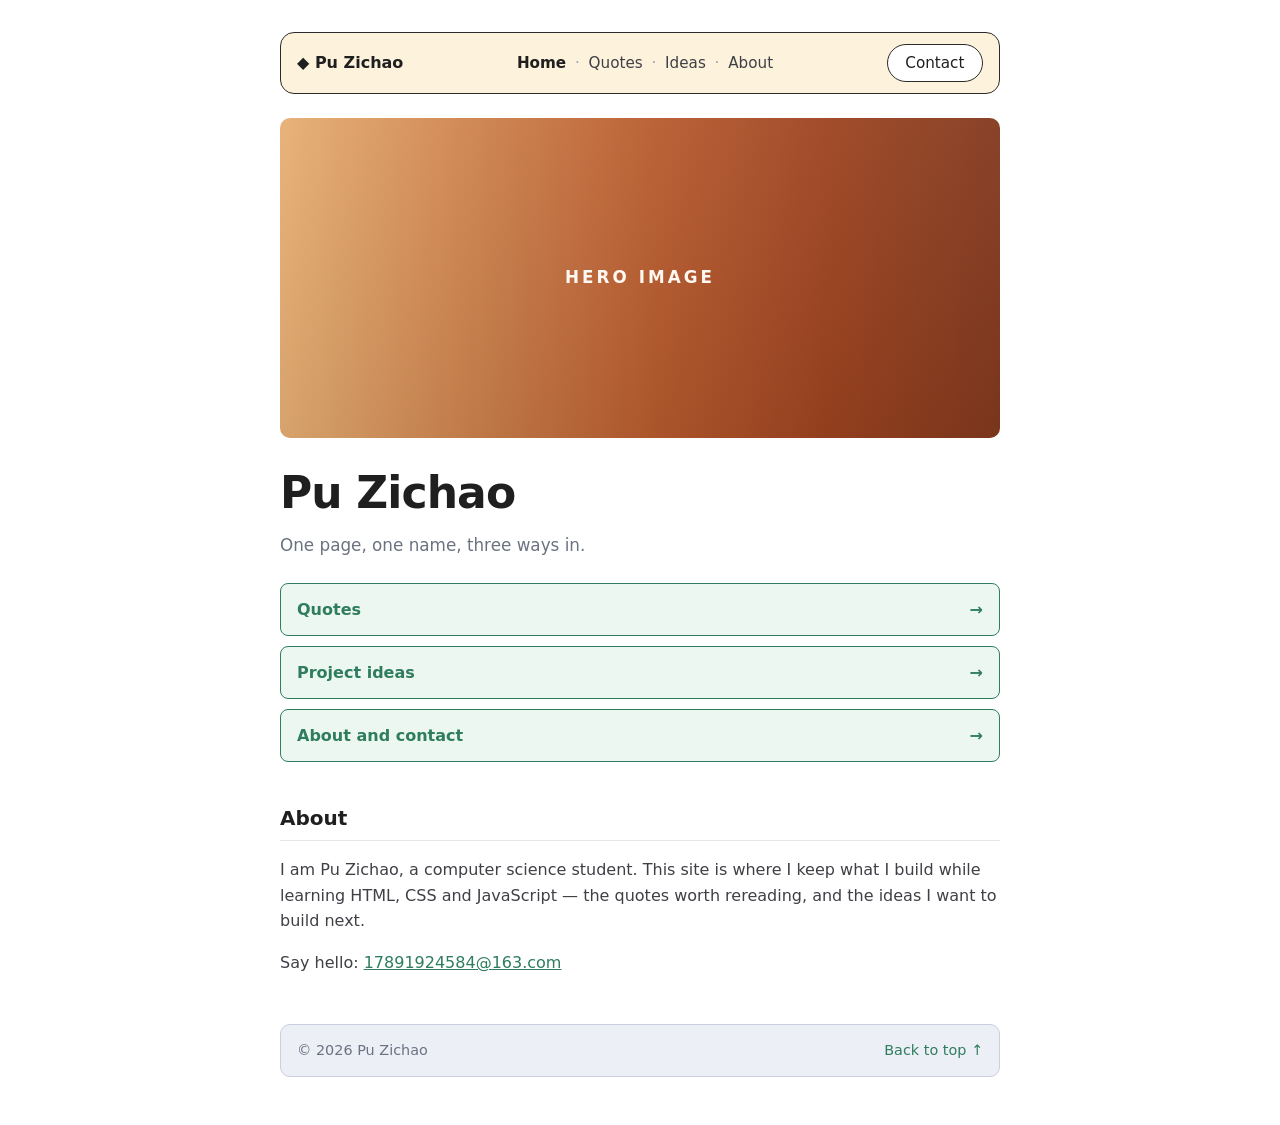
==== index.html @ ad850d2e "Start the site: home, quotes and project ideas" ====
<!DOCTYPE html>
<html lang="en">
<head>
  <meta charset="UTF-8">
  <meta name="viewport" content="width=device-width, initial-scale=1.0">
  <title>Pu Zichao</title>
  <link rel="stylesheet" href="style.css">
</head>
<body>

  <div class="page" id="top">

    <!-- ---------- Nav ---------- -->
    <!-- Built by nav.js so every page shares one copy of the links. -->
    <header id="site-header"></header>

    <main>

      <!-- ---------- Hero ---------- -->
      <!-- The reference design keeps this slot as a banner standing in for the
           final photo. When the real picture is ready, replace the div with:
           <img src="hero.jpg" alt="..."> -- .hero img below already styles it. -->
      <div class="hero">
        <div class="hero-banner" role="img" aria-label="Hero image placeholder">
          <span>HERO IMAGE</span>
        </div>
      </div>

      <h1>Pu Zichao</h1>
      <p class="tagline">One page, one name, three ways in.</p>

      <!-- ---------- Three entry cards ---------- -->
      <div class="cards">
        <a class="card" href="quotes.html">
          <span>Quotes</span><span class="arrow">&rarr;</span>
        </a>
        <a class="card" href="projects.html">
          <span>Project ideas</span><span class="arrow">&rarr;</span>
        </a>
        <a class="card" href="#about">
          <span>About and contact</span><span class="arrow">&rarr;</span>
        </a>
      </div>

      <!-- ---------- About ---------- -->
      <section class="section" id="about">
        <h2>About</h2>
        <p>
          I am Pu Zichao, a computer science student. This site is where I keep
          what I build while learning HTML, CSS and JavaScript &mdash; the quotes
          worth rereading, and the ideas I want to build next.
        </p>
        <p>
          <!-- The nav Contact button points at this section too. -->
          Say hello: <a href="mailto:17891924584@163.com">17891924584@163.com</a>
        </p>
      </section>

    </main>

    <!-- ---------- Footer ---------- -->
    <footer id="site-footer"></footer>

  </div>

  <script src="nav.js"></script>
</body>
</html>
---- style.css ----
/* ---------- Palette ---------- */
:root {
  --cream:        #fdf3dc;   /* nav bar            */
  --ink:          #1f1f1f;   /* text               */
  --muted:        #6b7280;   /* tagline, footer    */
  --mint:         #edf7f1;   /* card fill          */
  --green:        #2f7d5e;   /* card border/text   */
  --lavender:     #edeff7;   /* footer fill        */
  --lavender-bd:  #c9cee0;   /* footer border      */
  --line:         #2b2b2b;   /* nav / button edges */
  --rule:         #e5e7eb;   /* section rules      */
}

* { box-sizing: border-box; }

body {
  margin: 0;
  background: #fff;
  color: var(--ink);
  font-family: system-ui, -apple-system, "Segoe UI", Roboto, Arial, sans-serif;
  line-height: 1.6;
}

/* Single centred column; everything lives inside it. */
.page {
  max-width: 760px;
  margin: 0 auto;
  padding: 2rem 1.25rem 3rem;
}

/* ---------- Nav ---------- */
.nav {
  display: flex;
  align-items: center;
  justify-content: space-between;
  gap: 1rem;
  flex-wrap: wrap;
  background: var(--cream);
  border: 1px solid var(--line);
  border-radius: 14px;
  padding: 0.7rem 1rem;
}

.brand {
  font-weight: 700;
  color: var(--ink);
  text-decoration: none;
  white-space: nowrap;
}

.nav-links {
  display: flex;
}

/* The reference reads "Home · Quotes · Ideas · About" -- the dots sit
   between the links, so they are drawn by a sibling selector rather
   than typed into the HTML. */
.nav-links a + a::before {
  content: "\00b7";
  margin: 0 0.55rem;
  color: #9ca3af;
}

.nav-links a {
  color: #3f3f46;
  text-decoration: none;
  font-size: 0.95rem;
}

.nav-links a:hover {
  color: var(--ink);
  text-decoration: underline;
}

/* The page you are on: darker and bolder, so the nav shows where you are. */
.nav-links a[aria-current="page"] {
  color: var(--ink);
  font-weight: 700;
}

.btn-contact {
  background: #fff;
  border: 1px solid var(--line);
  border-radius: 999px;
  padding: 0.35rem 1.1rem;
  color: var(--ink);
  font-size: 0.95rem;
  text-decoration: none;
}

.btn-contact:hover {
  background: var(--ink);
  color: var(--cream);
}

/* ---------- Hero ---------- */
.hero {
  margin-top: 1.5rem;
}

/* Banner from the reference design: the hero slot before a real photo lands.
   Same 20rem box and 10px radius the photo will use, so swapping in an <img>
   later does not move anything on the page. */
.hero-banner {
  width: 100%;
  height: 20rem;
  display: grid;
  place-items: center;
  border-radius: 10px;
  background:
    /* faint top-to-bottom shading, as in the reference banner */
    linear-gradient(180deg, rgba(255, 255, 255, 0.05), rgba(0, 0, 0, 0.07)),
    /* the orange sweep: light at the left, burnt sienna at the right */
    linear-gradient(90deg, #e7af74 0%, #cf8550 25%, #b85b2e 52%, #9d4320 76%, #82391d 100%);
}

.hero-banner span {
  color: #fff7f1;
  font-size: 1.05rem;
  font-weight: 700;
  letter-spacing: 0.18em;
}

/* Ready for the real photo: drop an <img> inside .hero and it inherits the
   same box. object-fit: cover crops the edges instead of squashing the shot. */
.hero img {
  width: 100%;
  height: 20rem;
  object-fit: cover;
  border-radius: 10px;
  /* cover centres the crop by default; if the subject sits high in the frame,
     pull the crop up with something like `center 15%`. */
  object-position: center;
}

/* ---------- Title ---------- */
h1 {
  font-size: clamp(2rem, 6vw, 2.75rem);
  letter-spacing: -0.02em;
  margin: 1.25rem 0 0.25rem;
}

.tagline {
  margin: 0 0 1.5rem;
  color: var(--muted);
  font-size: 1.05rem;
}

/* ---------- Entry cards ---------- */
.cards {
  display: flex;
  flex-direction: column;
  gap: 0.6rem;
}

.card {
  display: flex;
  align-items: center;
  justify-content: space-between;
  gap: 1rem;
  background: var(--mint);
  border: 1px solid var(--green);
  border-radius: 8px;
  padding: 0.8rem 1rem;
  color: var(--green);
  font-weight: 600;
  text-decoration: none;
}

.card:hover {
  background: var(--green);
  color: #fff;
}

.card .arrow {
  transition: transform 0.15s ease;
}

.card:hover .arrow {
  transform: translateX(4px);
}

/* ---------- Anchored sections ---------- */
.section {
  margin-top: 2.5rem;
  scroll-margin-top: 1.5rem;
}

.section h2,
.list-title {
  font-size: 1.25rem;
  margin: 0 0 0.5rem;
  padding-bottom: 0.4rem;
  border-bottom: 1px solid var(--rule);
}

/* A heading that sits on its own, outside a .section: "All quotes". */
.list-title {
  margin: 2.75rem 0 1.25rem;
}

.section p,
.section li {
  color: #3f3f46;
}

.section ul {
  padding-left: 1.2rem;
}

.section li {
  margin-bottom: 0.35rem;
}

blockquote {
  margin: 0.75rem 0;
  padding: 0.25rem 0 0.25rem 1rem;
  border-left: 3px solid var(--green);
  color: var(--muted);
  font-style: italic;
}

/* ---------- Quotes page ---------- */
.lede {
  margin: 0 0 2rem;
  color: var(--muted);
  font-size: 1.05rem;
}

/* The random quote at the top: the same mint card the entry cards use, so
   the two pages look like one site. */
.quote-hero {
  margin: 1.5rem 0 0;
  padding: 1.6rem 1.7rem 1.4rem;
  background: var(--mint);
  border: 1px solid var(--green);
  border-radius: 14px;
}

.quote-hero-text p {
  margin: 0 0 0.5rem;
  color: var(--ink);
  font-size: 1.3rem;
  font-style: italic;
  line-height: 1.45;
  text-wrap: pretty;
}

.quote-hero-text p:last-child {
  margin-bottom: 0;
}

.quote-hero-meta {
  margin: 0.9rem 0 0;
  color: var(--muted);
  font-size: 0.9rem;
}

.quote-hero-meta cite {
  color: var(--ink);
  font-style: normal;
  font-weight: 600;
}

.quote-hero-btn {
  margin-top: 1.1rem;
  padding: 0.3rem 1rem;
  background: #fff;
  border: 1px solid var(--line);
  border-radius: 999px;
  color: var(--ink);
  font: inherit;
  font-size: 0.9rem;
  cursor: pointer;
}

.quote-hero-btn:hover {
  background: var(--ink);
  color: var(--cream);
}

/* The list: one green rule per quote, and the attribution sits under the text
   instead of hanging out to the left of it. */
.quote {
  margin: 0 0 2rem;
  padding-left: 1.1rem;
  border-left: 3px solid var(--green);
}

.quote blockquote {
  margin: 0 0 0.45rem;
  padding: 0;
  border: 0;
  color: #2b2b2b;
  font-size: 1.05rem;
  font-style: italic;
}

.quote blockquote p {
  margin: 0 0 0.4rem;
}

.quote blockquote p:last-child {
  margin-bottom: 0;
}

.quote footer {
  font-size: 0.9rem;
  color: var(--muted);
}

/* The dash before the name is drawn here, so the markup stays cite + source. */
.quote footer::before {
  content: "\2014\00a0";
}

.quote cite {
  color: var(--ink);
  font-style: normal;
  font-weight: 600;
}

a { color: var(--green); }

/* ---------- Footer ---------- */
.footer {
  display: flex;
  justify-content: space-between;
  flex-wrap: wrap;
  gap: 0.5rem;
  margin-top: 3rem;
  padding: 0.9rem 1rem;
  background: var(--lavender);
  border: 1px solid var(--lavender-bd);
  border-radius: 10px;
  color: var(--muted);
  font-size: 0.9rem;
}

.footer a {
  text-decoration: none;
}

.footer a:hover {
  text-decoration: underline;
}

/* ---------- Ideas page ---------- */
.ideas {
  counter-reset: idea;
  list-style: none;
  margin: 0;
  padding: 0;
  display: grid;
  gap: 0.75rem;
}

.idea {
  counter-increment: idea;
  background: var(--mint);
  border: 1px solid var(--green);
  border-radius: 10px;
  padding: 1rem 1.15rem;
}

.idea h2 {
  font-size: 1.05rem;
  margin: 0 0 0.4rem;
  color: var(--green);
}

/* The number is drawn by CSS, so adding an idea never means renumbering
   the ones below it. */
.idea h2::before {
  content: counter(idea, decimal-leading-zero);
  margin-right: 0.6rem;
  color: var(--muted);
  font-size: 0.85rem;
  font-weight: 400;
  font-variant-numeric: tabular-nums;
}

.idea p {
  margin: 0 0 0.75rem;
  color: #3f3f46;
}

.tags {
  display: flex;
  flex-wrap: wrap;
  gap: 0.4rem;
  list-style: none;
  margin: 0;
  padding: 0;
}

.tags li {
  background: #fff;
  border: 1px solid var(--green);
  border-radius: 999px;
  color: var(--green);
  font-size: 0.72rem;
  letter-spacing: 0.06em;
  padding: 0.1rem 0.55rem;
  text-transform: uppercase;
}

/* A quiet line under the list: not a lede, so it does not push the cards up. */
.outro {
  margin: 1.5rem 0 0;
  color: var(--muted);
  font-size: 0.95rem;
}

/* ---------- Narrow screens ---------- */
@media (max-width: 640px) {
  .page {
    padding: 1.25rem 1rem 2rem;
  }

  .nav {
    flex-direction: column;
    align-items: flex-start;
    gap: 0.75rem;
  }

  .nav-links {
    flex-wrap: wrap;
    row-gap: 0.35rem;
  }

  .hero img,
  .hero-banner {
    height: 14rem;
  }

  .quote-hero {
    padding: 1.2rem 1.2rem 1.1rem;
  }

  .quote-hero-text p {
    font-size: 1.15rem;
  }
}
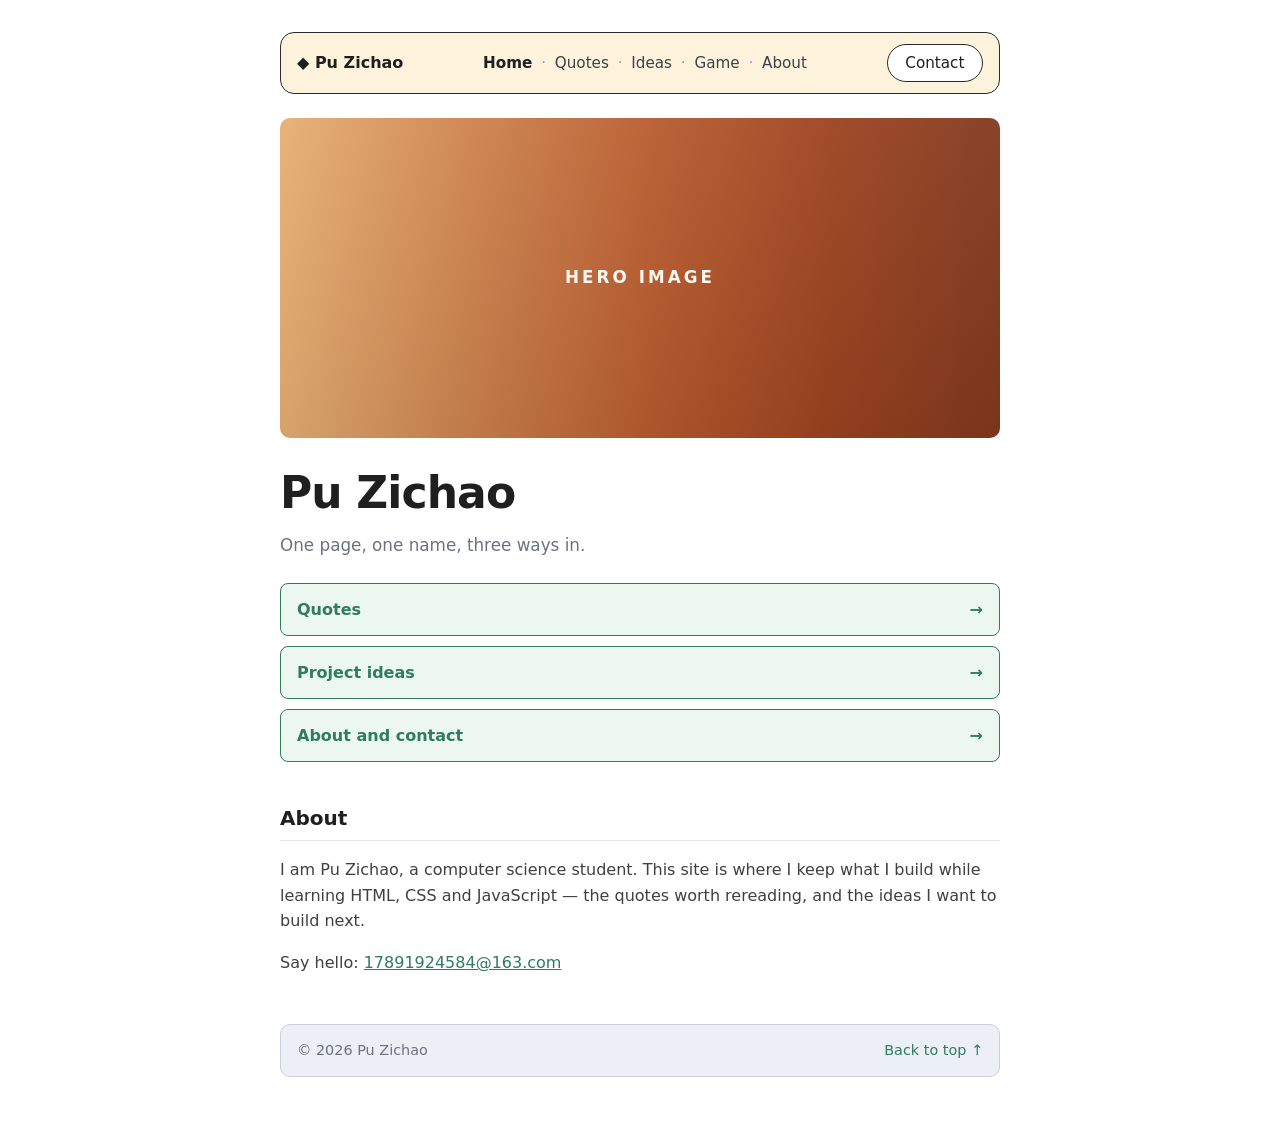
==== commit e058ca7f: "Final tidy: descriptions, favicon, focus styles" ====
--- a/index.html
+++ b/index.html
@@ -4,6 +4,8 @@
   <meta charset="UTF-8">
   <meta name="viewport" content="width=device-width, initial-scale=1.0">
   <title>Pu Zichao</title>
+  <meta name="description" content="Personal site of Pu Zichao: a home page, sixteen quotes, six project ideas and a small game.">
+  <link rel="icon" href="data:image/svg+xml,%3Csvg xmlns='http://www.w3.org/2000/svg' viewBox='0 0 16 16'%3E%3Cpath d='M8 1l7 7-7 7-7-7z' fill='%232f7d5e'/%3E%3C/svg%3E">
   <link rel="stylesheet" href="style.css">
 </head>
 <body>
--- a/style.css
+++ b/style.css
@@ -19,6 +19,19 @@
   color: var(--ink);
   font-family: system-ui, -apple-system, "Segoe UI", Roboto, Arial, sans-serif;
   line-height: 1.6;
+}
+
+/* Keyboard users get a green ring; mouse clicks do not draw one. */
+:focus-visible {
+  outline: 2px solid var(--green);
+  outline-offset: 3px;
+}
+
+/* Anchors glide, unless the reader asked for less motion. */
+@media (prefers-reduced-motion: no-preference) {
+  html {
+    scroll-behavior: smooth;
+  }
 }
 
 /* Single centred column; everything lives inside it. */
@@ -262,7 +275,9 @@
   font-weight: 600;
 }
 
-.quote-hero-btn {
+/* Both the quote reroll and the game use the same pill. */
+.quote-hero-btn,
+.game-btn {
   margin-top: 1.1rem;
   padding: 0.3rem 1rem;
   background: #fff;
@@ -274,7 +289,8 @@
   cursor: pointer;
 }
 
-.quote-hero-btn:hover {
+.quote-hero-btn:hover,
+.game-btn:hover {
   background: var(--ink);
   color: var(--cream);
 }
@@ -412,6 +428,84 @@
   font-size: 0.95rem;
 }
 
+/* ---------- Game page ---------- */
+.game {
+  margin-top: 1.5rem;
+  max-width: 520px;
+}
+
+.game-hud {
+  display: flex;
+  justify-content: space-between;
+  gap: 1rem;
+  margin: 0 0 0.75rem;
+  color: var(--muted);
+  font-size: 0.85rem;
+  letter-spacing: 0.08em;
+  text-transform: uppercase;
+}
+
+.game-hud strong {
+  margin-left: 0.4rem;
+  color: var(--ink);
+  font-size: 1.15rem;
+  letter-spacing: 0;
+}
+
+.game-board {
+  padding: 0.6rem;
+  background: #fff;
+  border: 1px solid var(--line);
+  border-radius: 14px;
+}
+
+.game-board canvas {
+  display: block;
+  width: 100%;
+  height: auto;
+  margin: 0 auto;
+  border-radius: 8px;
+  touch-action: none;
+}
+
+.game-status {
+  margin: 0.9rem 0 0.8rem;
+  color: var(--muted);
+  font-size: 0.95rem;
+  min-height: 1.5em;
+}
+
+/* The pad is for thumbs: hidden until the screen is narrow or the pointer is
+   not a mouse. */
+.game-pad {
+  display: none;
+  grid-template-columns: repeat(3, 3.2rem);
+  gap: 0.45rem;
+  justify-content: center;
+  margin-top: 1rem;
+}
+
+.game-pad button {
+  height: 3.2rem;
+  background: #fff;
+  border: 1px solid var(--line);
+  border-radius: 12px;
+  color: var(--ink);
+  font: inherit;
+  font-size: 1.1rem;
+  cursor: pointer;
+}
+
+.game-pad button:active {
+  background: var(--ink);
+  color: var(--cream);
+}
+
+.game-pad [data-dir="up"]    { grid-column: 2; grid-row: 1; }
+.game-pad [data-dir="left"]  { grid-column: 1; grid-row: 2; }
+.game-pad [data-dir="down"]  { grid-column: 2; grid-row: 2; }
+.game-pad [data-dir="right"] { grid-column: 3; grid-row: 2; }
+
 /* ---------- Narrow screens ---------- */
 @media (max-width: 640px) {
   .page {
@@ -441,4 +535,15 @@
   .quote-hero-text p {
     font-size: 1.15rem;
   }
-}
+
+  .game-pad {
+    display: grid;
+  }
+}
+
+/* A touch screen gets the pad even when the window is wide. */
+@media (hover: none) {
+  .game-pad {
+    display: grid;
+  }
+}
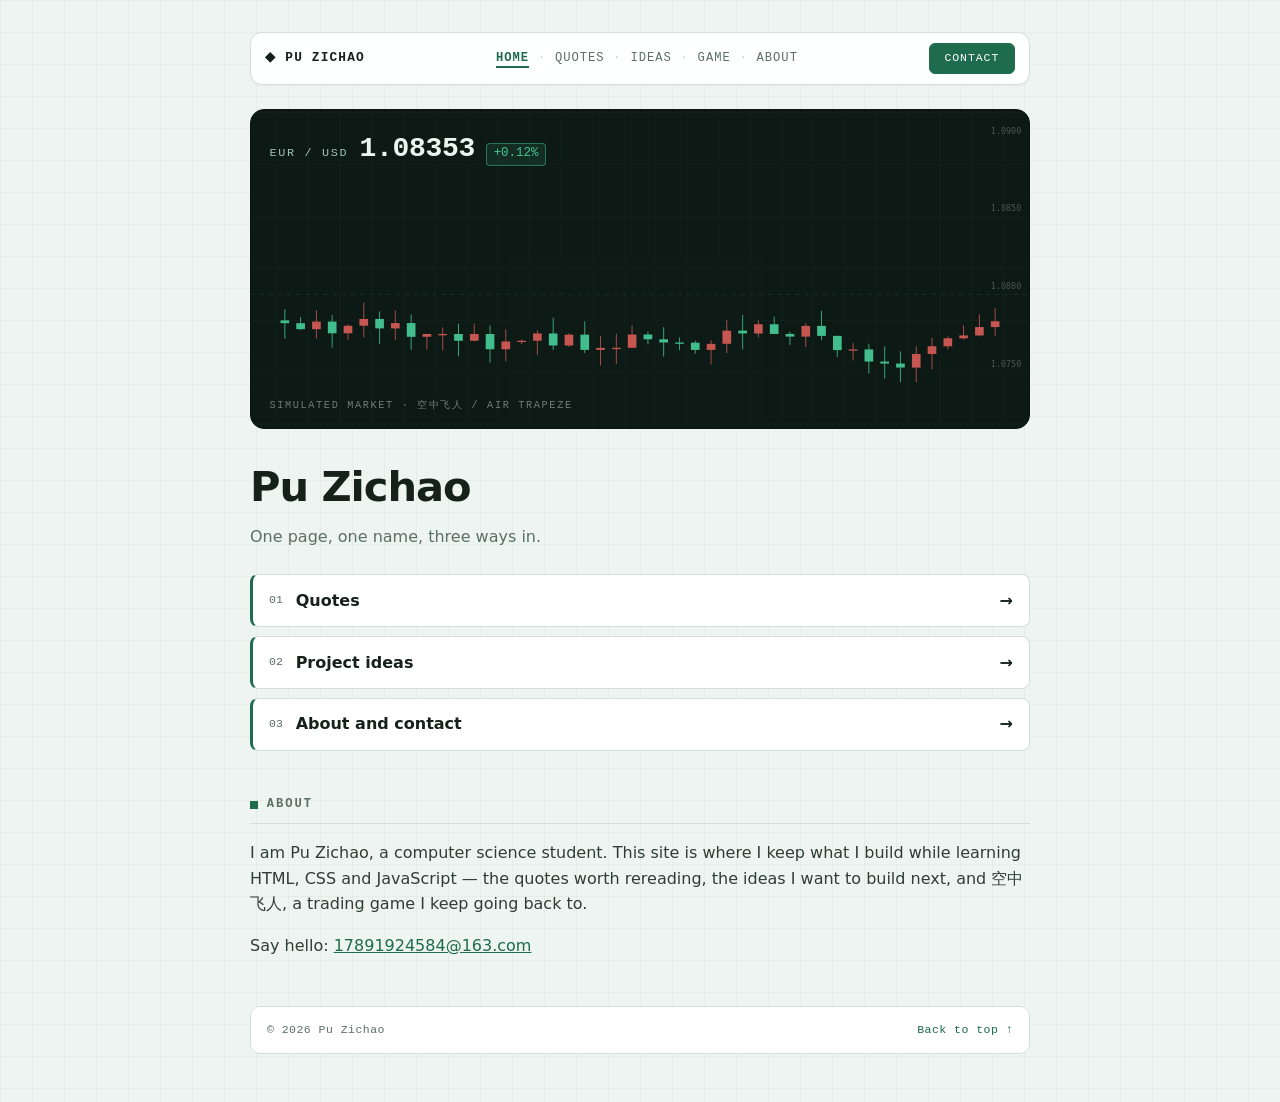
==== commit 16019730: "Restyle the site in the game's market colours" ====
--- a/index.html
+++ b/index.html
@@ -5,7 +5,9 @@
   <meta name="viewport" content="width=device-width, initial-scale=1.0">
   <title>Pu Zichao</title>
   <meta name="description" content="Personal site of Pu Zichao: a home page, sixteen quotes, six project ideas and a small game.">
-  <link rel="icon" href="data:image/svg+xml,%3Csvg xmlns='http://www.w3.org/2000/svg' viewBox='0 0 16 16'%3E%3Cpath d='M8 1l7 7-7 7-7-7z' fill='%232f7d5e'/%3E%3C/svg%3E">
+  <link rel="icon" href="assets/icon.svg" type="image/svg+xml">
+  <link rel="apple-touch-icon" href="assets/apple-touch-icon.png">
+  <link rel="manifest" href="manifest.webmanifest">
   <link rel="stylesheet" href="style.css">
 </head>
 <body>
@@ -19,13 +21,17 @@
     <main>
 
       <!-- ---------- Hero ---------- -->
-      <!-- The reference design keeps this slot as a banner standing in for the
-           final photo. When the real picture is ready, replace the div with:
-           <img src="hero.jpg" alt="..."> -- .hero img below already styles it. -->
+      <!-- Not a photo: the site belongs to a trading game, so the hero shows
+           the market itself. The candles are assets/hero-chart.svg, drawn once
+           and never re-rendered; the figures on top are decoration, and say so. -->
       <div class="hero">
-        <div class="hero-banner" role="img" aria-label="Hero image placeholder">
-          <span>HERO IMAGE</span>
+        <img class="hero-chart" src="assets/hero-chart.svg" alt="" width="1200" height="640">
+        <div class="hero-panel">
+          <span class="hero-pair">EUR / USD</span>
+          <span class="hero-price">1.08353</span>
+          <span class="hero-delta">+0.12%</span>
         </div>
+        <p class="hero-note">SIMULATED MARKET &middot; 空中飞人 / AIR TRAPEZE</p>
       </div>
 
       <h1>Pu Zichao</h1>
@@ -50,7 +56,8 @@
         <p>
           I am Pu Zichao, a computer science student. This site is where I keep
           what I build while learning HTML, CSS and JavaScript &mdash; the quotes
-          worth rereading, and the ideas I want to build next.
+          worth rereading, the ideas I want to build next, and 空中飞人, a
+          trading game I keep going back to.
         </p>
         <p>
           <!-- The nav Contact button points at this section too. -->
--- a/style.css
+++ b/style.css
@@ -1,24 +1,36 @@
-/* ---------- Palette ---------- */
+/* ---------- Palette ----------
+   Borrowed from 空中飞人: the pale mint paper the game sits on, its deep
+   green for every figure that matters, red only where the market falls. */
 :root {
-  --cream:        #fdf3dc;   /* nav bar            */
-  --ink:          #1f1f1f;   /* text               */
-  --muted:        #6b7280;   /* tagline, footer    */
-  --mint:         #edf7f1;   /* card fill          */
-  --green:        #2f7d5e;   /* card border/text   */
-  --lavender:     #edeff7;   /* footer fill        */
-  --lavender-bd:  #c9cee0;   /* footer border      */
-  --line:         #2b2b2b;   /* nav / button edges */
-  --rule:         #e5e7eb;   /* section rules      */
+  --paper:      #eef4f1;   /* page background          */
+  --panel:      #ffffff;   /* cards, nav, footer       */
+  --ink:        #16211c;   /* text                     */
+  --muted:      #5b6f66;   /* secondary text           */
+  --green:      #1f6b4d;   /* the one accent           */
+  --green-dark: #17513b;   /* hover                    */
+  --mint:       #dcefe4;   /* soft fill                */
+  --mint-line:  #bcd9c9;   /* soft border              */
+  --red:        #b8433f;   /* falls, and nothing else  */
+  --line:       #d3e0d9;   /* panel borders            */
+  --rule:       #e2ece6;   /* dividers                 */
+  --chart:      #0e1a16;   /* the dark chart surface   */
+  --mono: ui-monospace, "SFMono-Regular", "Cascadia Mono", Consolas, "Liberation Mono", monospace;
 }
 
 * { box-sizing: border-box; }
 
 body {
   margin: 0;
-  background: #fff;
+  background-color: var(--paper);
+  /* A faint grid, like graph paper under the whole site. */
+  background-image:
+    linear-gradient(to right, rgba(22, 33, 28, 0.035) 1px, transparent 1px),
+    linear-gradient(to bottom, rgba(22, 33, 28, 0.035) 1px, transparent 1px);
+  background-size: 32px 32px;
   color: var(--ink);
   font-family: system-ui, -apple-system, "Segoe UI", Roboto, Arial, sans-serif;
   line-height: 1.6;
+  -webkit-font-smoothing: antialiased;
 }
 
 /* Keyboard users get a green ring; mouse clicks do not draw one. */
@@ -36,7 +48,7 @@
 
 /* Single centred column; everything lives inside it. */
 .page {
-  max-width: 760px;
+  max-width: 820px;
   margin: 0 auto;
   padding: 2rem 1.25rem 3rem;
 }
@@ -48,14 +60,19 @@
   justify-content: space-between;
   gap: 1rem;
   flex-wrap: wrap;
-  background: var(--cream);
-  border: 1px solid var(--line);
-  border-radius: 14px;
-  padding: 0.7rem 1rem;
+  background: rgba(255, 255, 255, 0.94);
+  border: 1px solid var(--line);
+  border-radius: 12px;
+  padding: 0.6rem 0.9rem;
+  box-shadow: 0 1px 2px rgba(22, 33, 28, 0.04);
 }
 
 .brand {
+  font-family: var(--mono);
+  font-size: 0.8rem;
   font-weight: 700;
+  letter-spacing: 0.09em;
+  text-transform: uppercase;
   color: var(--ink);
   text-decoration: none;
   white-space: nowrap;
@@ -63,6 +80,7 @@
 
 .nav-links {
   display: flex;
+  align-items: center;
 }
 
 /* The reference reads "Home · Quotes · Ideas · About" -- the dots sit
@@ -71,122 +89,168 @@
 .nav-links a + a::before {
   content: "\00b7";
   margin: 0 0.55rem;
-  color: #9ca3af;
+  color: var(--mint-line);
 }
 
 .nav-links a {
-  color: #3f3f46;
+  font-family: var(--mono);
+  font-size: 0.76rem;
+  letter-spacing: 0.08em;
+  text-transform: uppercase;
+  color: var(--muted);
   text-decoration: none;
-  font-size: 0.95rem;
 }
 
 .nav-links a:hover {
   color: var(--ink);
-  text-decoration: underline;
-}
-
-/* The page you are on: darker and bolder, so the nav shows where you are. */
+}
+
+/* The page you are on: green, with a rule under it. */
 .nav-links a[aria-current="page"] {
-  color: var(--ink);
+  color: var(--green);
   font-weight: 700;
+  box-shadow: inset 0 -2px 0 var(--green);
 }
 
 .btn-contact {
-  background: #fff;
-  border: 1px solid var(--line);
-  border-radius: 999px;
-  padding: 0.35rem 1.1rem;
-  color: var(--ink);
-  font-size: 0.95rem;
+  background: var(--green);
+  border: 1px solid var(--green);
+  border-radius: 6px;
+  padding: 0.35rem 0.9rem;
+  color: #fff;
+  font-family: var(--mono);
+  font-size: 0.72rem;
+  letter-spacing: 0.08em;
+  text-transform: uppercase;
   text-decoration: none;
 }
 
 .btn-contact:hover {
-  background: var(--ink);
-  color: var(--cream);
-}
-
-/* ---------- Hero ---------- */
+  background: var(--green-dark);
+  border-color: var(--green-dark);
+}
+
+/* ---------- Hero: the market ---------- */
 .hero {
+  position: relative;
+  height: 20rem;
   margin-top: 1.5rem;
-}
-
-/* Banner from the reference design: the hero slot before a real photo lands.
-   Same 20rem box and 10px radius the photo will use, so swapping in an <img>
-   later does not move anything on the page. */
-.hero-banner {
+  border: 1px solid #0a1310;
+  border-radius: 14px;
+  overflow: hidden;
+  background: var(--chart);
+}
+
+.hero-chart {
+  position: absolute;
+  inset: 0;
   width: 100%;
-  height: 20rem;
-  display: grid;
-  place-items: center;
-  border-radius: 10px;
-  background:
-    /* faint top-to-bottom shading, as in the reference banner */
-    linear-gradient(180deg, rgba(255, 255, 255, 0.05), rgba(0, 0, 0, 0.07)),
-    /* the orange sweep: light at the left, burnt sienna at the right */
-    linear-gradient(90deg, #e7af74 0%, #cf8550 25%, #b85b2e 52%, #9d4320 76%, #82391d 100%);
-}
-
-.hero-banner span {
-  color: #fff7f1;
-  font-size: 1.05rem;
-  font-weight: 700;
-  letter-spacing: 0.18em;
-}
-
-/* Ready for the real photo: drop an <img> inside .hero and it inherits the
-   same box. object-fit: cover crops the edges instead of squashing the shot. */
-.hero img {
-  width: 100%;
-  height: 20rem;
+  height: 100%;
   object-fit: cover;
-  border-radius: 10px;
-  /* cover centres the crop by default; if the subject sits high in the frame,
-     pull the crop up with something like `center 15%`. */
-  object-position: center;
+  opacity: 0.95;
+}
+
+.hero-panel {
+  position: absolute;
+  top: 1.1rem;
+  left: 1.15rem;
+  display: flex;
+  align-items: baseline;
+  gap: 0.7rem;
+  font-family: var(--mono);
+  color: #eaf5ef;
+}
+
+.hero-pair {
+  font-size: 0.74rem;
+  letter-spacing: 0.14em;
+  color: #9fc3b2;
+}
+
+.hero-price {
+  font-size: 1.75rem;
+  font-weight: 600;
+  letter-spacing: -0.01em;
+}
+
+.hero-delta {
+  padding: 0.05rem 0.4rem;
+  border: 1px solid rgba(69, 199, 149, 0.45);
+  border-radius: 4px;
+  background: rgba(69, 199, 149, 0.12);
+  color: #45c795;
+  font-size: 0.78rem;
+}
+
+.hero-note {
+  position: absolute;
+  left: 1.15rem;
+  bottom: 0.9rem;
+  margin: 0;
+  font-family: var(--mono);
+  font-size: 0.64rem;
+  letter-spacing: 0.16em;
+  color: rgba(234, 245, 239, 0.45);
 }
 
 /* ---------- Title ---------- */
 h1 {
-  font-size: clamp(2rem, 6vw, 2.75rem);
-  letter-spacing: -0.02em;
-  margin: 1.25rem 0 0.25rem;
+  font-size: clamp(2rem, 5vw, 2.6rem);
+  letter-spacing: -0.025em;
+  margin: 1.6rem 0 0.2rem;
 }
 
 .tagline {
   margin: 0 0 1.5rem;
   color: var(--muted);
-  font-size: 1.05rem;
+  font-size: 1rem;
 }
 
 /* ---------- Entry cards ---------- */
 .cards {
   display: flex;
   flex-direction: column;
-  gap: 0.6rem;
+  gap: 0.55rem;
+  counter-reset: entry;
 }
 
 .card {
   display: flex;
   align-items: center;
-  justify-content: space-between;
-  gap: 1rem;
-  background: var(--mint);
-  border: 1px solid var(--green);
+  gap: 0.8rem;
+  background: var(--panel);
+  border: 1px solid var(--line);
+  border-left: 3px solid var(--green);
   border-radius: 8px;
   padding: 0.8rem 1rem;
-  color: var(--green);
+  color: var(--ink);
   font-weight: 600;
   text-decoration: none;
+  counter-increment: entry;
+}
+
+/* 01, 02, 03 in the margin -- drawn, not typed. */
+.card::before {
+  content: "0" counter(entry);
+  font-family: var(--mono);
+  font-size: 0.72rem;
+  font-weight: 400;
+  color: var(--muted);
+}
+
+.card .arrow {
+  margin-left: auto;
+  transition: transform 0.15s ease;
 }
 
 .card:hover {
   background: var(--green);
+  border-color: var(--green);
   color: #fff;
 }
 
-.card .arrow {
-  transition: transform 0.15s ease;
+.card:hover::before {
+  color: rgba(255, 255, 255, 0.6);
 }
 
 .card:hover .arrow {
@@ -195,26 +259,44 @@
 
 /* ---------- Anchored sections ---------- */
 .section {
-  margin-top: 2.5rem;
+  margin-top: 2.75rem;
   scroll-margin-top: 1.5rem;
 }
 
+/* A small label, not a headline: "ABOUT", "ALL QUOTES". */
 .section h2,
 .list-title {
-  font-size: 1.25rem;
-  margin: 0 0 0.5rem;
-  padding-bottom: 0.4rem;
-  border-bottom: 1px solid var(--rule);
+  display: flex;
+  align-items: center;
+  gap: 0.55rem;
+  font-family: var(--mono);
+  font-size: 0.76rem;
+  font-weight: 600;
+  letter-spacing: 0.16em;
+  text-transform: uppercase;
+  color: var(--muted);
+  margin: 0 0 0.9rem;
+  padding-bottom: 0.55rem;
+  border-bottom: 1px solid var(--line);
+}
+
+.section h2::before,
+.list-title::before {
+  content: "";
+  width: 0.5rem;
+  height: 0.5rem;
+  background: var(--green);
+  flex: none;
 }
 
 /* A heading that sits on its own, outside a .section: "All quotes". */
 .list-title {
-  margin: 2.75rem 0 1.25rem;
+  margin: 2.75rem 0 1.2rem;
 }
 
 .section p,
 .section li {
-  color: #3f3f46;
+  color: #2f3d37;
 }
 
 .section ul {
@@ -237,23 +319,23 @@
 .lede {
   margin: 0 0 2rem;
   color: var(--muted);
-  font-size: 1.05rem;
-}
-
-/* The random quote at the top: the same mint card the entry cards use, so
-   the two pages look like one site. */
+  font-size: 1rem;
+}
+
+/* The random quote at the top: a white panel with one green edge. */
 .quote-hero {
   margin: 1.5rem 0 0;
-  padding: 1.6rem 1.7rem 1.4rem;
-  background: var(--mint);
-  border: 1px solid var(--green);
-  border-radius: 14px;
+  padding: 1.5rem 1.6rem 1.3rem;
+  background: var(--panel);
+  border: 1px solid var(--line);
+  border-left: 3px solid var(--green);
+  border-radius: 10px;
 }
 
 .quote-hero-text p {
   margin: 0 0 0.5rem;
   color: var(--ink);
-  font-size: 1.3rem;
+  font-size: 1.25rem;
   font-style: italic;
   line-height: 1.45;
   text-wrap: pretty;
@@ -266,33 +348,35 @@
 .quote-hero-meta {
   margin: 0.9rem 0 0;
   color: var(--muted);
-  font-size: 0.9rem;
+  font-family: var(--mono);
+  font-size: 0.78rem;
+  letter-spacing: 0.02em;
 }
 
 .quote-hero-meta cite {
-  color: var(--ink);
+  color: var(--green);
   font-style: normal;
   font-weight: 600;
 }
 
-/* Both the quote reroll and the game use the same pill. */
-.quote-hero-btn,
-.game-btn {
+.quote-hero-btn {
   margin-top: 1.1rem;
-  padding: 0.3rem 1rem;
-  background: #fff;
-  border: 1px solid var(--line);
-  border-radius: 999px;
-  color: var(--ink);
-  font: inherit;
-  font-size: 0.9rem;
+  padding: 0.32rem 0.85rem;
+  background: transparent;
+  border: 1px solid var(--line);
+  border-radius: 6px;
+  color: var(--ink);
+  font-family: var(--mono);
+  font-size: 0.72rem;
+  letter-spacing: 0.08em;
+  text-transform: uppercase;
   cursor: pointer;
 }
 
-.quote-hero-btn:hover,
-.game-btn:hover {
+.quote-hero-btn:hover {
   background: var(--ink);
-  color: var(--cream);
+  border-color: var(--ink);
+  color: var(--paper);
 }
 
 /* The list: one green rule per quote, and the attribution sits under the text
@@ -300,15 +384,15 @@
 .quote {
   margin: 0 0 2rem;
   padding-left: 1.1rem;
-  border-left: 3px solid var(--green);
+  border-left: 2px solid var(--mint-line);
 }
 
 .quote blockquote {
   margin: 0 0 0.45rem;
   padding: 0;
   border: 0;
-  color: #2b2b2b;
-  font-size: 1.05rem;
+  color: #2f3d37;
+  font-size: 1.02rem;
   font-style: italic;
 }
 
@@ -321,13 +405,14 @@
 }
 
 .quote footer {
-  font-size: 0.9rem;
+  font-size: 0.86rem;
   color: var(--muted);
 }
 
 /* The dash before the name is drawn here, so the markup stays cite + source. */
 .quote footer::before {
   content: "\2014\00a0";
+  color: var(--mint-line);
 }
 
 .quote cite {
@@ -337,29 +422,6 @@
 }
 
 a { color: var(--green); }
-
-/* ---------- Footer ---------- */
-.footer {
-  display: flex;
-  justify-content: space-between;
-  flex-wrap: wrap;
-  gap: 0.5rem;
-  margin-top: 3rem;
-  padding: 0.9rem 1rem;
-  background: var(--lavender);
-  border: 1px solid var(--lavender-bd);
-  border-radius: 10px;
-  color: var(--muted);
-  font-size: 0.9rem;
-}
-
-.footer a {
-  text-decoration: none;
-}
-
-.footer a:hover {
-  text-decoration: underline;
-}
 
 /* ---------- Ideas page ---------- */
 .ideas {
@@ -368,21 +430,21 @@
   margin: 0;
   padding: 0;
   display: grid;
-  gap: 0.75rem;
+  gap: 0.6rem;
 }
 
 .idea {
   counter-increment: idea;
-  background: var(--mint);
-  border: 1px solid var(--green);
+  background: var(--panel);
+  border: 1px solid var(--line);
   border-radius: 10px;
   padding: 1rem 1.15rem;
 }
 
 .idea h2 {
-  font-size: 1.05rem;
+  font-size: 1.02rem;
   margin: 0 0 0.4rem;
-  color: var(--green);
+  color: var(--ink);
 }
 
 /* The number is drawn by CSS, so adding an idea never means renumbering
@@ -390,34 +452,35 @@
 .idea h2::before {
   content: counter(idea, decimal-leading-zero);
   margin-right: 0.6rem;
-  color: var(--muted);
-  font-size: 0.85rem;
+  color: var(--green);
+  font-family: var(--mono);
+  font-size: 0.8rem;
   font-weight: 400;
-  font-variant-numeric: tabular-nums;
 }
 
 .idea p {
   margin: 0 0 0.75rem;
-  color: #3f3f46;
+  color: #2f3d37;
 }
 
 .tags {
   display: flex;
   flex-wrap: wrap;
-  gap: 0.4rem;
+  gap: 0.35rem;
   list-style: none;
   margin: 0;
   padding: 0;
 }
 
 .tags li {
-  background: #fff;
-  border: 1px solid var(--green);
-  border-radius: 999px;
+  background: var(--mint);
+  border: 1px solid var(--mint-line);
+  border-radius: 4px;
   color: var(--green);
-  font-size: 0.72rem;
+  font-family: var(--mono);
+  font-size: 0.66rem;
   letter-spacing: 0.06em;
-  padding: 0.1rem 0.55rem;
+  padding: 0.1rem 0.45rem;
   text-transform: uppercase;
 }
 
@@ -425,86 +488,66 @@
 .outro {
   margin: 1.5rem 0 0;
   color: var(--muted);
-  font-size: 0.95rem;
-}
-
-/* ---------- Game page ---------- */
-.game {
-  margin-top: 1.5rem;
-  max-width: 520px;
-}
-
-.game-hud {
-  display: flex;
-  justify-content: space-between;
-  gap: 1rem;
-  margin: 0 0 0.75rem;
-  color: var(--muted);
-  font-size: 0.85rem;
-  letter-spacing: 0.08em;
-  text-transform: uppercase;
-}
-
-.game-hud strong {
-  margin-left: 0.4rem;
-  color: var(--ink);
-  font-size: 1.15rem;
-  letter-spacing: 0;
-}
-
-.game-board {
-  padding: 0.6rem;
-  background: #fff;
-  border: 1px solid var(--line);
-  border-radius: 14px;
-}
-
-.game-board canvas {
+  font-size: 0.92rem;
+}
+
+/* ---------- Screenshots ---------- */
+.shot {
+  margin: 1.75rem 0 0;
+}
+
+.shot img {
   display: block;
   width: 100%;
   height: auto;
-  margin: 0 auto;
-  border-radius: 8px;
-  touch-action: none;
-}
-
-.game-status {
-  margin: 0.9rem 0 0.8rem;
-  color: var(--muted);
-  font-size: 0.95rem;
-  min-height: 1.5em;
-}
-
-/* The pad is for thumbs: hidden until the screen is narrow or the pointer is
-   not a mouse. */
-.game-pad {
-  display: none;
-  grid-template-columns: repeat(3, 3.2rem);
-  gap: 0.45rem;
-  justify-content: center;
-  margin-top: 1rem;
-}
-
-.game-pad button {
-  height: 3.2rem;
-  background: #fff;
-  border: 1px solid var(--line);
-  border-radius: 12px;
-  color: var(--ink);
-  font: inherit;
-  font-size: 1.1rem;
-  cursor: pointer;
-}
-
-.game-pad button:active {
-  background: var(--ink);
-  color: var(--cream);
-}
-
-.game-pad [data-dir="up"]    { grid-column: 2; grid-row: 1; }
-.game-pad [data-dir="left"]  { grid-column: 1; grid-row: 2; }
-.game-pad [data-dir="down"]  { grid-column: 2; grid-row: 2; }
-.game-pad [data-dir="right"] { grid-column: 3; grid-row: 2; }
+  border: 1px solid var(--line);
+  border-radius: 10px;
+  background: var(--panel);
+}
+
+.shot figcaption {
+  margin-top: 0.6rem;
+  color: var(--muted);
+  font-family: var(--mono);
+  font-size: 0.72rem;
+  letter-spacing: 0.04em;
+}
+
+/* ---------- Footer ---------- */
+.footer {
+  display: flex;
+  justify-content: space-between;
+  flex-wrap: wrap;
+  gap: 0.5rem;
+  margin-top: 3rem;
+  padding: 0.85rem 1rem;
+  background: var(--panel);
+  border: 1px solid var(--line);
+  border-radius: 10px;
+  color: var(--muted);
+  font-family: var(--mono);
+  font-size: 0.72rem;
+  letter-spacing: 0.04em;
+}
+
+.footer a {
+  color: var(--green);
+  text-decoration: none;
+}
+
+.footer a:hover {
+  text-decoration: underline;
+}
+
+/* ---------- Wide screens: keep the nav in reach ---------- */
+@media (min-width: 641px) {
+  .nav {
+    position: sticky;
+    top: 0.75rem;
+    z-index: 20;
+    backdrop-filter: blur(6px);
+  }
+}
 
 /* ---------- Narrow screens ---------- */
 @media (max-width: 640px) {
@@ -513,9 +556,10 @@
   }
 
   .nav {
+    position: static;
     flex-direction: column;
     align-items: flex-start;
-    gap: 0.75rem;
+    gap: 0.7rem;
   }
 
   .nav-links {
@@ -523,9 +567,17 @@
     row-gap: 0.35rem;
   }
 
-  .hero img,
-  .hero-banner {
+  .hero {
     height: 14rem;
+  }
+
+  .hero-price {
+    font-size: 1.35rem;
+  }
+
+  .hero-note {
+    font-size: 0.58rem;
+    letter-spacing: 0.12em;
   }
 
   .quote-hero {
@@ -533,17 +585,6 @@
   }
 
   .quote-hero-text p {
-    font-size: 1.15rem;
-  }
-
-  .game-pad {
-    display: grid;
-  }
-}
-
-/* A touch screen gets the pad even when the window is wide. */
-@media (hover: none) {
-  .game-pad {
-    display: grid;
-  }
-}
+    font-size: 1.12rem;
+  }
+}
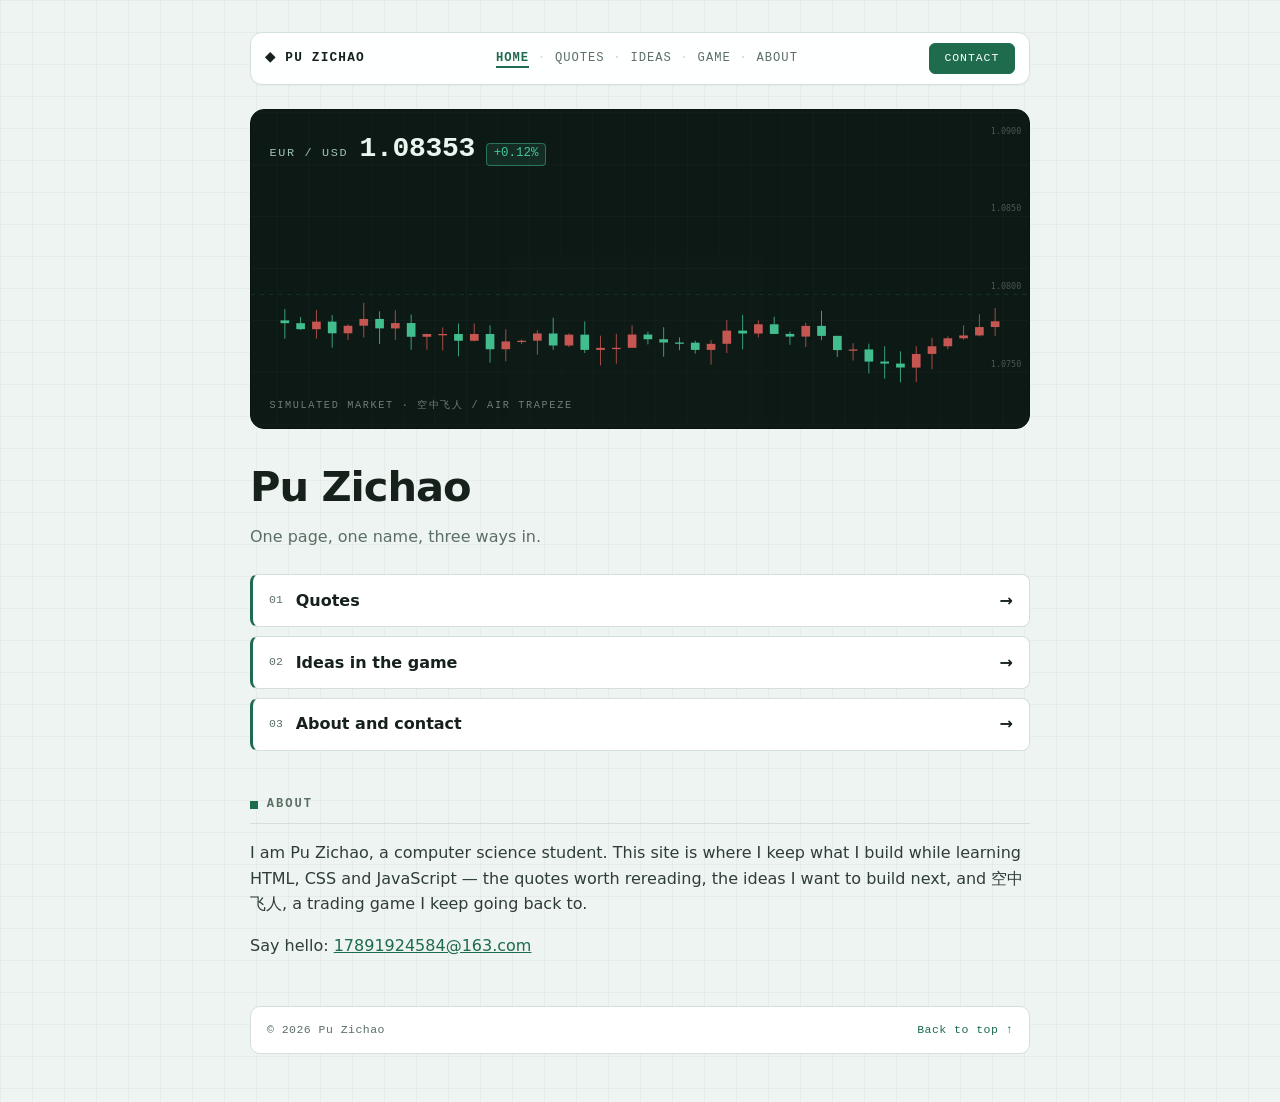
==== commit 82eacf6f: "Turn the ideas page into the design ideas behind the game" ====
--- a/index.html
+++ b/index.html
@@ -43,7 +43,7 @@
           <span>Quotes</span><span class="arrow">&rarr;</span>
         </a>
         <a class="card" href="projects.html">
-          <span>Project ideas</span><span class="arrow">&rarr;</span>
+          <span>Ideas in the game</span><span class="arrow">&rarr;</span>
         </a>
         <a class="card" href="#about">
           <span>About and contact</span><span class="arrow">&rarr;</span>
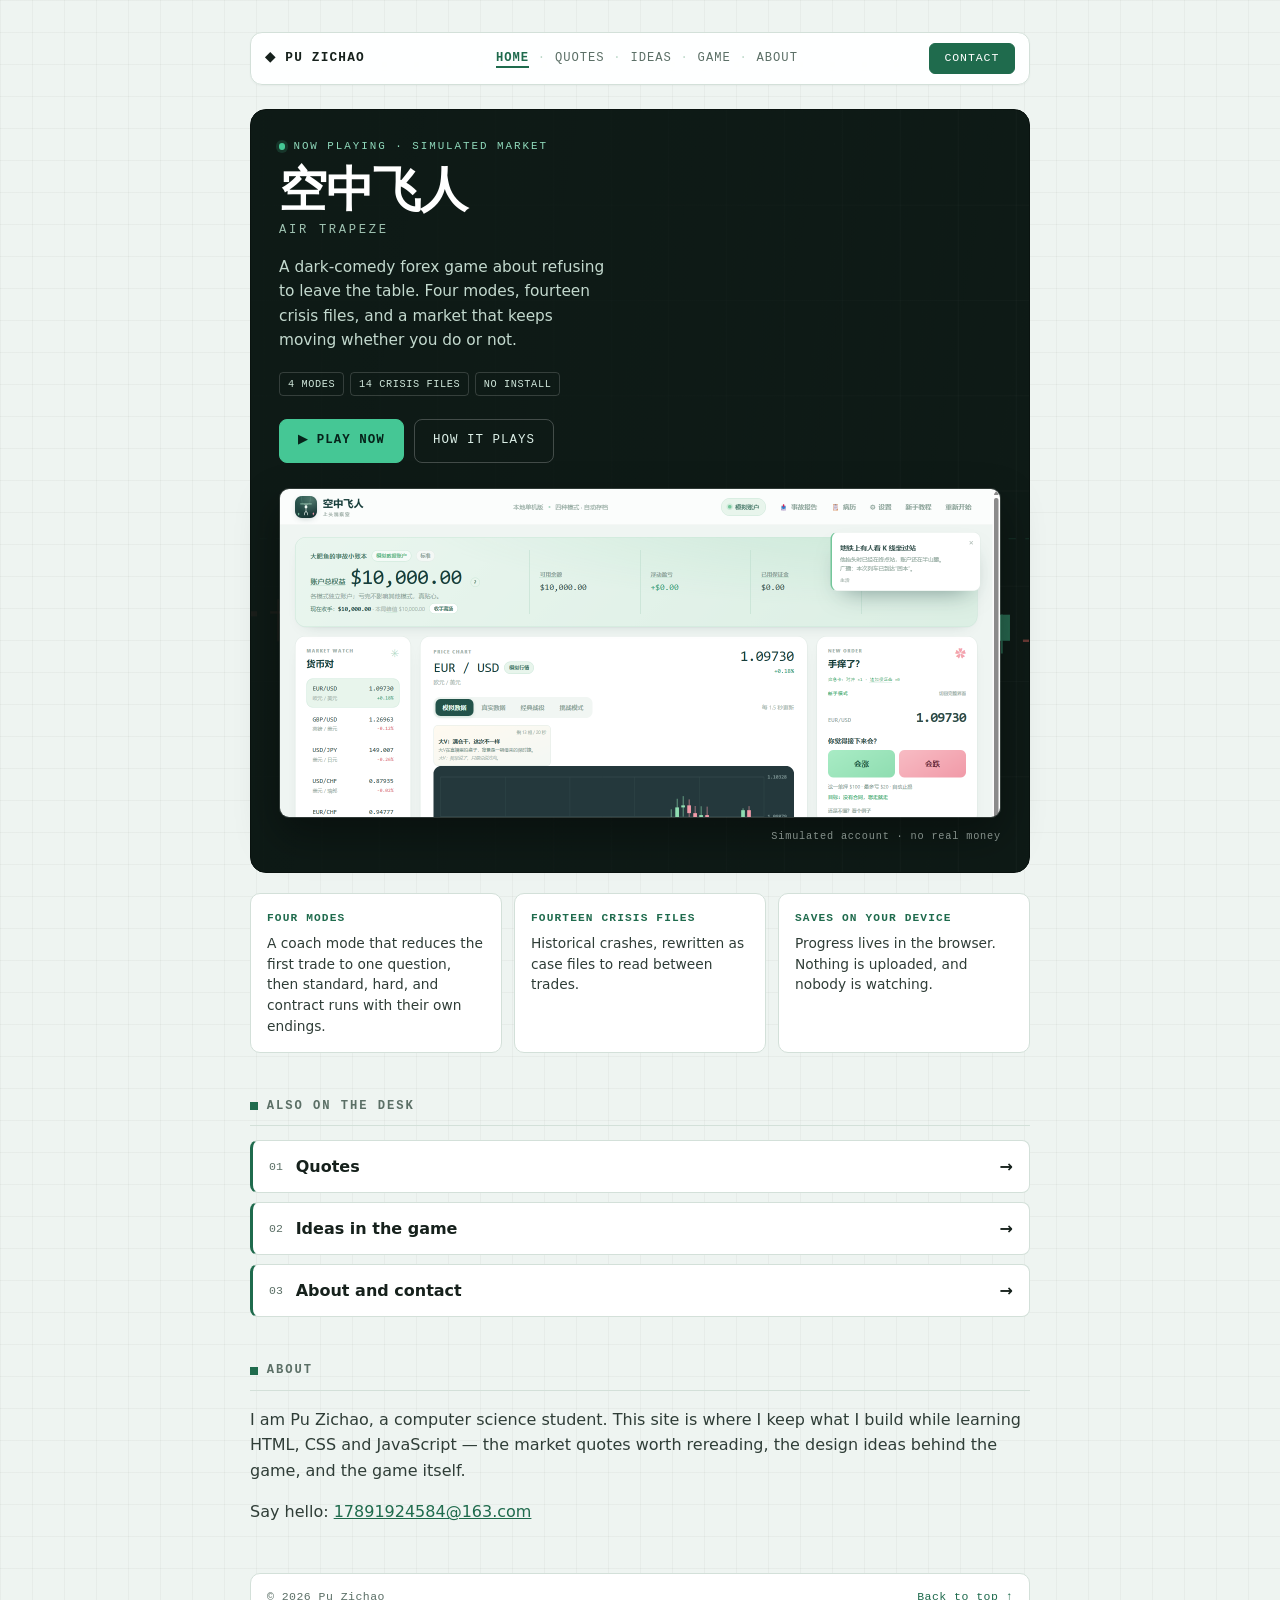
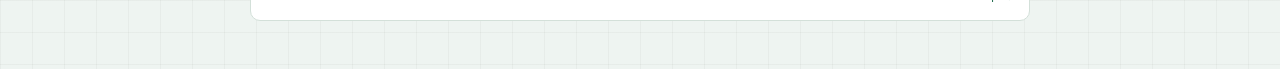
==== commit d26a7137: "Make the home page a storefront for the game" ====
--- a/index.html
+++ b/index.html
@@ -3,8 +3,8 @@
 <head>
   <meta charset="UTF-8">
   <meta name="viewport" content="width=device-width, initial-scale=1.0">
-  <title>Pu Zichao</title>
-  <meta name="description" content="Personal site of Pu Zichao: a home page, sixteen quotes, six project ideas and a small game.">
+  <title>Pu Zichao · play 空中飞人</title>
+  <meta name="description" content="Pu Zichao's desk: Air Trapeze, a dark-comedy forex trading game you can play in the browser, plus sixteen market quotes and the design ideas behind it.">
   <link rel="icon" href="assets/icon.svg" type="image/svg+xml">
   <link rel="apple-touch-icon" href="assets/apple-touch-icon.png">
   <link rel="manifest" href="manifest.webmanifest">
@@ -20,44 +20,76 @@
 
     <main>
 
-      <!-- ---------- Hero ---------- -->
-      <!-- Not a photo: the site belongs to a trading game, so the hero shows
-           the market itself. The candles are assets/hero-chart.svg, drawn once
-           and never re-rendered; the figures on top are decoration, and say so. -->
-      <div class="hero">
-        <img class="hero-chart" src="assets/hero-chart.svg" alt="" width="1200" height="640">
-        <div class="hero-panel">
-          <span class="hero-pair">EUR / USD</span>
-          <span class="hero-price">1.08353</span>
-          <span class="hero-delta">+0.12%</span>
+      <!-- ---------- The game, front and centre ---------- -->
+      <!-- A storefront panel rather than a portrait: the chart runs behind the
+           copy, the game sits on the right, and there is one obvious button. -->
+      <section class="play-hero">
+        <div class="play-copy">
+          <p class="play-kicker">Now playing &middot; simulated market</p>
+          <h1 lang="zh-CN">空中飞人</h1>
+          <p class="play-sub">Air Trapeze</p>
+          <p class="play-lede">
+            A dark-comedy forex game about refusing to leave the table. Four modes,
+            fourteen crisis files, and a market that keeps moving whether you do or not.
+          </p>
+          <ul class="play-tags">
+            <li>4 modes</li>
+            <li>14 crisis files</li>
+            <li>no install</li>
+          </ul>
+          <div class="play-actions">
+            <a class="btn-play" href="https://pzc20041130.github.io/air-trapeze/" target="_blank" rel="noopener">&#9654; Play now</a>
+            <a class="btn-ghost" href="game.html">How it plays</a>
+          </div>
         </div>
-        <p class="hero-note">SIMULATED MARKET &middot; 空中飞人 / AIR TRAPEZE</p>
-      </div>
 
-      <h1>Pu Zichao</h1>
-      <p class="tagline">One page, one name, three ways in.</p>
+        <figure class="play-art">
+          <img src="assets/air-trapeze-desktop.png"
+               alt="The Air Trapeze dashboard: account equity, currency pairs, a candlestick chart and the order panel"
+               width="1440" height="1000">
+          <figcaption>Simulated account &middot; no real money</figcaption>
+        </figure>
+      </section>
 
-      <!-- ---------- Three entry cards ---------- -->
-      <div class="cards">
-        <a class="card" href="quotes.html">
-          <span>Quotes</span><span class="arrow">&rarr;</span>
-        </a>
-        <a class="card" href="projects.html">
-          <span>Ideas in the game</span><span class="arrow">&rarr;</span>
-        </a>
-        <a class="card" href="#about">
-          <span>About and contact</span><span class="arrow">&rarr;</span>
-        </a>
-      </div>
+      <!-- Three things worth knowing before the first trade. -->
+      <section class="features" aria-label="What is in the game">
+        <article class="feature">
+          <h3>Four modes</h3>
+          <p>A coach mode that reduces the first trade to one question, then standard, hard, and contract runs with their own endings.</p>
+        </article>
+        <article class="feature">
+          <h3>Fourteen crisis files</h3>
+          <p>Historical crashes, rewritten as case files to read between trades.</p>
+        </article>
+        <article class="feature">
+          <h3>Saves on your device</h3>
+          <p>Progress lives in the browser. Nothing is uploaded, and nobody is watching.</p>
+        </article>
+      </section>
+
+      <!-- ---------- Everything else on the desk ---------- -->
+      <section class="section" id="desk">
+        <h2>Also on the desk</h2>
+        <div class="cards">
+          <a class="card" href="quotes.html">
+            <span>Quotes</span><span class="arrow">&rarr;</span>
+          </a>
+          <a class="card" href="projects.html">
+            <span>Ideas in the game</span><span class="arrow">&rarr;</span>
+          </a>
+          <a class="card" href="#about">
+            <span>About and contact</span><span class="arrow">&rarr;</span>
+          </a>
+        </div>
+      </section>
 
       <!-- ---------- About ---------- -->
       <section class="section" id="about">
         <h2>About</h2>
         <p>
-          I am Pu Zichao, a computer science student. This site is where I keep
-          what I build while learning HTML, CSS and JavaScript &mdash; the quotes
-          worth rereading, the ideas I want to build next, and 空中飞人, a
-          trading game I keep going back to.
+          I am Pu Zichao, a computer science student. This site is where I keep what
+          I build while learning HTML, CSS and JavaScript &mdash; the market quotes
+          worth rereading, the design ideas behind the game, and the game itself.
         </p>
         <p>
           <!-- The nav Contact button points at this section too. -->
--- a/style.css
+++ b/style.css
@@ -130,67 +130,188 @@
   border-color: var(--green-dark);
 }
 
-/* ---------- Hero: the market ---------- */
-.hero {
-  position: relative;
-  height: 20rem;
+/* ---------- The featured game ---------- */
+/* A storefront panel: the chart sits behind the copy, the game itself on the
+   right, and one obvious thing to click. */
+.play-hero {
+  display: grid;
+  grid-template-columns: 1fr;
+  gap: 1.6rem;
+  align-items: center;
   margin-top: 1.5rem;
+  padding: 1.75rem;
   border: 1px solid #0a1310;
-  border-radius: 14px;
-  overflow: hidden;
-  background: var(--chart);
-}
-
-.hero-chart {
-  position: absolute;
-  inset: 0;
+  border-radius: 16px;
+  color: #eaf5ef;
+  background-color: var(--chart);
+  background-image:
+    linear-gradient(100deg, rgba(14, 26, 22, 0.96) 0%, rgba(14, 26, 22, 0.84) 52%, rgba(14, 26, 22, 0.5) 100%),
+    url("assets/hero-chart.svg");
+  background-size: cover;
+  background-position: center;
+}
+
+.play-kicker {
+  display: flex;
+  align-items: center;
+  gap: 0.5rem;
+  margin: 0;
+  font-family: var(--mono);
+  font-size: 0.68rem;
+  letter-spacing: 0.18em;
+  text-transform: uppercase;
+  color: #8fd9bb;
+}
+
+.play-kicker::before {
+  content: "";
+  width: 0.4rem;
+  height: 0.4rem;
+  border-radius: 50%;
+  background: #45c795;
+  box-shadow: 0 0 0 3px rgba(69, 199, 149, 0.16);
+}
+
+.play-hero h1 {
+  margin: 0.55rem 0 0;
+  color: #fff;
+  font-size: clamp(2.2rem, 5vw, 3rem);
+  line-height: 1.05;
+  letter-spacing: -0.02em;
+}
+
+.play-sub {
+  margin: 0.4rem 0 0.9rem;
+  font-family: var(--mono);
+  font-size: 0.76rem;
+  letter-spacing: 0.22em;
+  text-transform: uppercase;
+  color: #9fc3b2;
+}
+
+.play-lede {
+  margin: 0 0 1.2rem;
+  color: #c3d9ce;
+  font-size: 0.96rem;
+  max-width: 34ch;
+}
+
+.play-tags {
+  display: flex;
+  flex-wrap: wrap;
+  gap: 0.35rem;
+  list-style: none;
+  margin: 0 0 1.4rem;
+  padding: 0;
+}
+
+.play-tags li {
+  border: 1px solid rgba(255, 255, 255, 0.16);
+  border-radius: 4px;
+  color: #cfe6da;
+  font-family: var(--mono);
+  font-size: 0.64rem;
+  letter-spacing: 0.06em;
+  padding: 0.18rem 0.5rem;
+  text-transform: uppercase;
+}
+
+.play-actions {
+  display: flex;
+  flex-wrap: wrap;
+  gap: 0.6rem;
+}
+
+.btn-play,
+.btn-ghost {
+  display: inline-flex;
+  align-items: center;
+  gap: 0.5rem;
+  border-radius: 8px;
+  padding: 0.7rem 1.15rem;
+  font-family: var(--mono);
+  font-size: 0.78rem;
+  letter-spacing: 0.08em;
+  text-transform: uppercase;
+  text-decoration: none;
+}
+
+.btn-play {
+  background: #45c795;
+  border: 1px solid #45c795;
+  color: #06231a;
+  font-weight: 700;
+}
+
+.btn-play:hover {
+  background: #6fe0b3;
+  border-color: #6fe0b3;
+}
+
+.btn-ghost {
+  border: 1px solid rgba(255, 255, 255, 0.22);
+  color: #dcefe7;
+}
+
+.btn-ghost:hover {
+  background: rgba(255, 255, 255, 0.08);
+  border-color: rgba(255, 255, 255, 0.4);
+}
+
+.play-art {
+  margin: 0;
+}
+
+.play-art img {
+  display: block;
   width: 100%;
-  height: 100%;
+  height: auto;
+  max-height: 330px;
   object-fit: cover;
-  opacity: 0.95;
-}
-
-.hero-panel {
-  position: absolute;
-  top: 1.1rem;
-  left: 1.15rem;
-  display: flex;
-  align-items: baseline;
-  gap: 0.7rem;
-  font-family: var(--mono);
-  color: #eaf5ef;
-}
-
-.hero-pair {
-  font-size: 0.74rem;
-  letter-spacing: 0.14em;
-  color: #9fc3b2;
-}
-
-.hero-price {
-  font-size: 1.75rem;
-  font-weight: 600;
-  letter-spacing: -0.01em;
-}
-
-.hero-delta {
-  padding: 0.05rem 0.4rem;
-  border: 1px solid rgba(69, 199, 149, 0.45);
-  border-radius: 4px;
-  background: rgba(69, 199, 149, 0.12);
-  color: #45c795;
-  font-size: 0.78rem;
-}
-
-.hero-note {
-  position: absolute;
-  left: 1.15rem;
-  bottom: 0.9rem;
+  object-position: top;
+  border: 1px solid rgba(255, 255, 255, 0.14);
+  border-radius: 10px;
+  box-shadow: 0 18px 40px rgba(0, 0, 0, 0.35);
+}
+
+.play-art figcaption {
+  margin-top: 0.6rem;
+  font-family: var(--mono);
+  font-size: 0.64rem;
+  letter-spacing: 0.08em;
+  color: rgba(234, 245, 239, 0.55);
+  text-align: right;
+}
+
+/* ---------- What is in the game ---------- */
+.features {
+  display: grid;
+  grid-template-columns: repeat(3, 1fr);
+  gap: 0.75rem;
+  margin-top: 1.25rem;
+}
+
+.feature {
+  background: var(--panel);
+  border: 1px solid var(--line);
+  border-radius: 10px;
+  padding: 0.95rem 1rem;
+}
+
+.feature h3 {
+  margin: 0 0 0.35rem;
+  font-family: var(--mono);
+  font-size: 0.7rem;
+  letter-spacing: 0.1em;
+  text-transform: uppercase;
+  color: var(--green);
+}
+
+.feature p {
   margin: 0;
-  font-family: var(--mono);
-  font-size: 0.64rem;
-  letter-spacing: 0.16em;
-  color: rgba(234, 245, 239, 0.45);
+  color: #2f3d37;
+  font-size: 0.86rem;
+  line-height: 1.5;
 }
 
 /* ---------- Title ---------- */
@@ -550,6 +671,22 @@
 }
 
 /* ---------- Narrow screens ---------- */
+@media (max-width: 760px) {
+  .play-hero {
+    grid-template-columns: 1fr;
+    gap: 1.5rem;
+    padding: 1.5rem;
+  }
+
+  .play-lede {
+    max-width: none;
+  }
+
+  .features {
+    grid-template-columns: 1fr;
+  }
+}
+
 @media (max-width: 640px) {
   .page {
     padding: 1.25rem 1rem 2rem;
@@ -567,18 +704,6 @@
     row-gap: 0.35rem;
   }
 
-  .hero {
-    height: 14rem;
-  }
-
-  .hero-price {
-    font-size: 1.35rem;
-  }
-
-  .hero-note {
-    font-size: 0.58rem;
-    letter-spacing: 0.12em;
-  }
 
   .quote-hero {
     padding: 1.2rem 1.2rem 1.1rem;
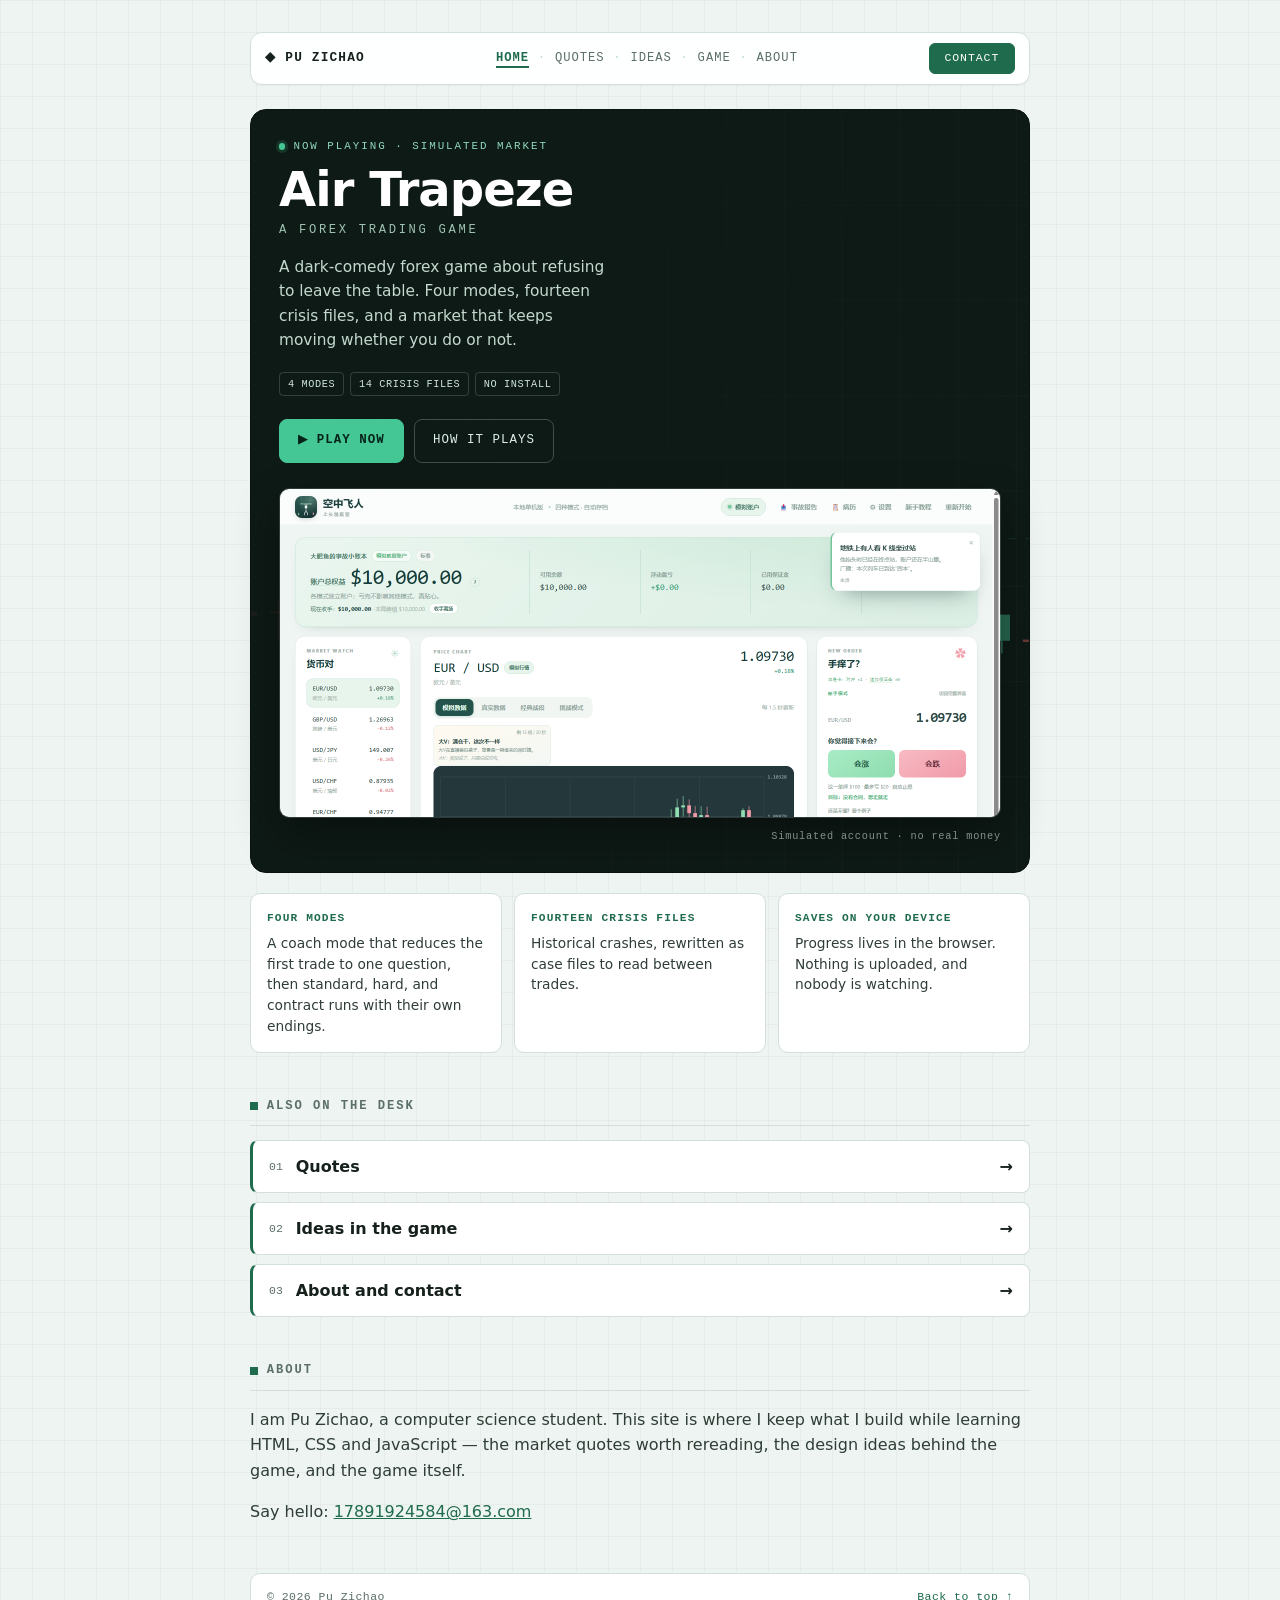
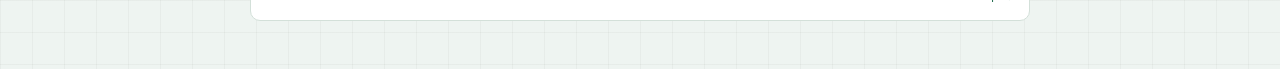
==== commit 9aa141f4: "Say Air Trapeze everywhere instead of the Chinese title" ====
--- a/index.html
+++ b/index.html
@@ -3,7 +3,7 @@
 <head>
   <meta charset="UTF-8">
   <meta name="viewport" content="width=device-width, initial-scale=1.0">
-  <title>Pu Zichao · play 空中飞人</title>
+  <title>Air Trapeze · Pu Zichao</title>
   <meta name="description" content="Pu Zichao's desk: Air Trapeze, a dark-comedy forex trading game you can play in the browser, plus sixteen market quotes and the design ideas behind it.">
   <link rel="icon" href="assets/icon.svg" type="image/svg+xml">
   <link rel="apple-touch-icon" href="assets/apple-touch-icon.png">
@@ -26,8 +26,8 @@
       <section class="play-hero">
         <div class="play-copy">
           <p class="play-kicker">Now playing &middot; simulated market</p>
-          <h1 lang="zh-CN">空中飞人</h1>
-          <p class="play-sub">Air Trapeze</p>
+          <h1>Air Trapeze</h1>
+          <p class="play-sub">A forex trading game</p>
           <p class="play-lede">
             A dark-comedy forex game about refusing to leave the table. Four modes,
             fourteen crisis files, and a market that keeps moving whether you do or not.
--- a/style.css
+++ b/style.css
@@ -1,5 +1,5 @@
 /* ---------- Palette ----------
-   Borrowed from 空中飞人: the pale mint paper the game sits on, its deep
+   Borrowed from Air Trapeze: the pale mint paper the game sits on, its deep
    green for every figure that matters, red only where the market falls. */
 :root {
   --paper:      #eef4f1;   /* page background          */
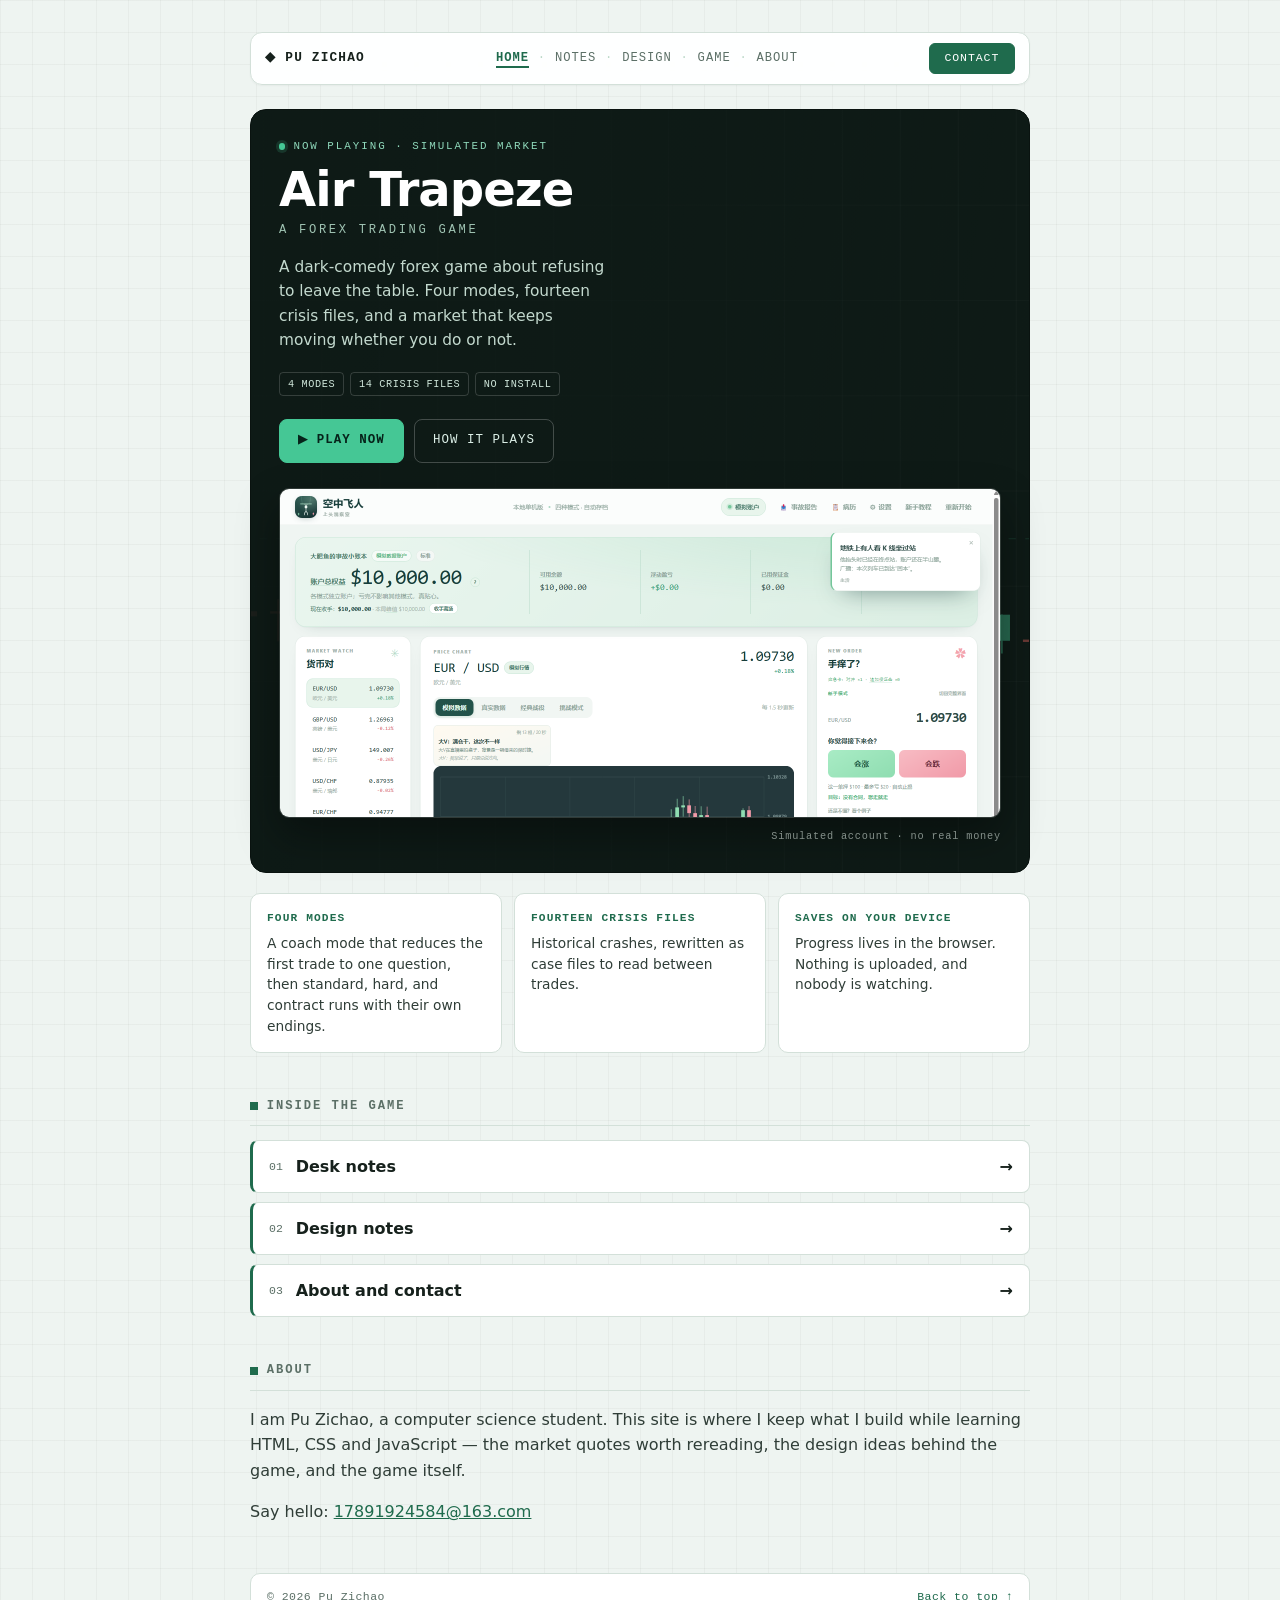
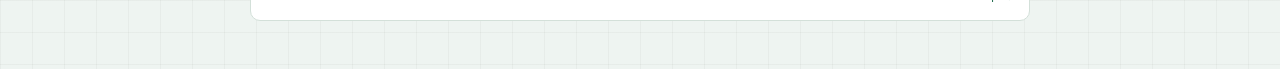
==== commit ba3a8844: "Fold the notes and design pages into the game site" ====
--- a/index.html
+++ b/index.html
@@ -69,13 +69,13 @@
 
       <!-- ---------- Everything else on the desk ---------- -->
       <section class="section" id="desk">
-        <h2>Also on the desk</h2>
+        <h2>Inside the game</h2>
         <div class="cards">
           <a class="card" href="quotes.html">
-            <span>Quotes</span><span class="arrow">&rarr;</span>
+            <span>Desk notes</span><span class="arrow">&rarr;</span>
           </a>
           <a class="card" href="projects.html">
-            <span>Ideas in the game</span><span class="arrow">&rarr;</span>
+            <span>Design notes</span><span class="arrow">&rarr;</span>
           </a>
           <a class="card" href="#about">
             <span>About and contact</span><span class="arrow">&rarr;</span>
